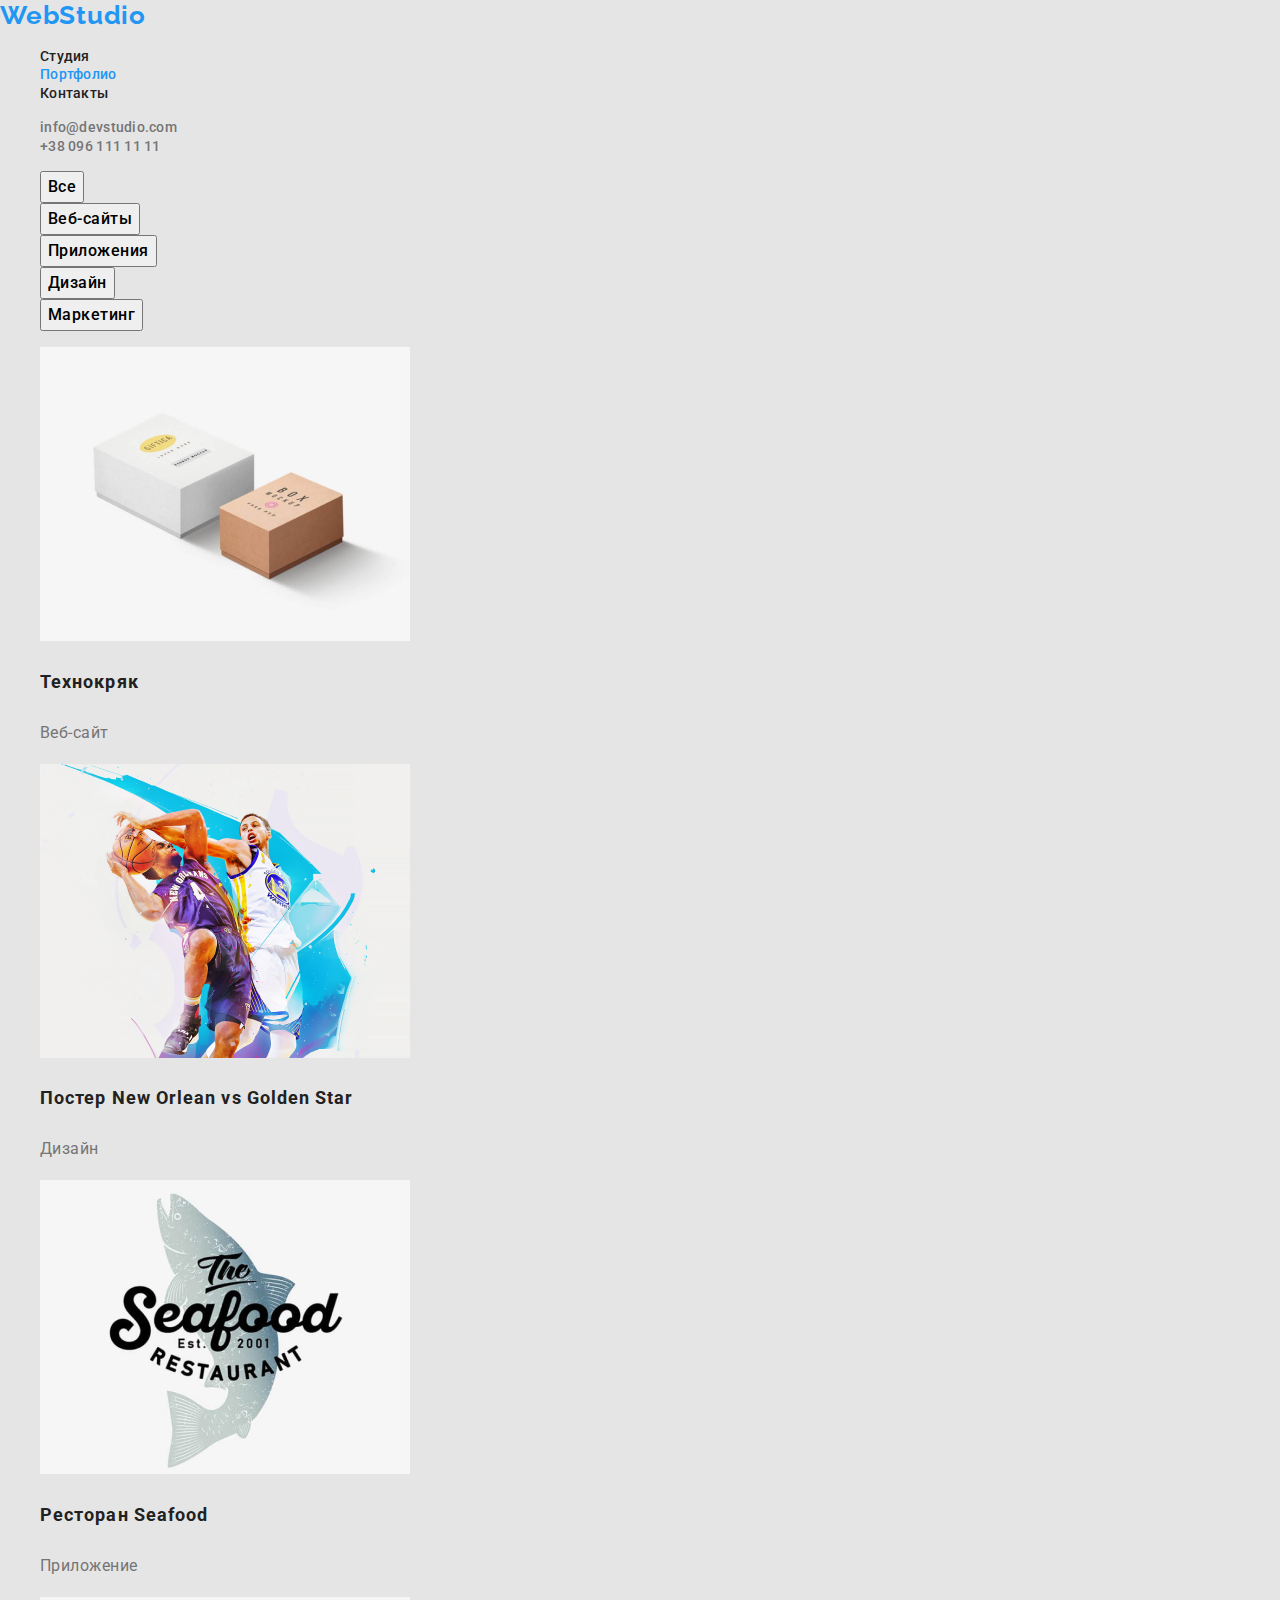
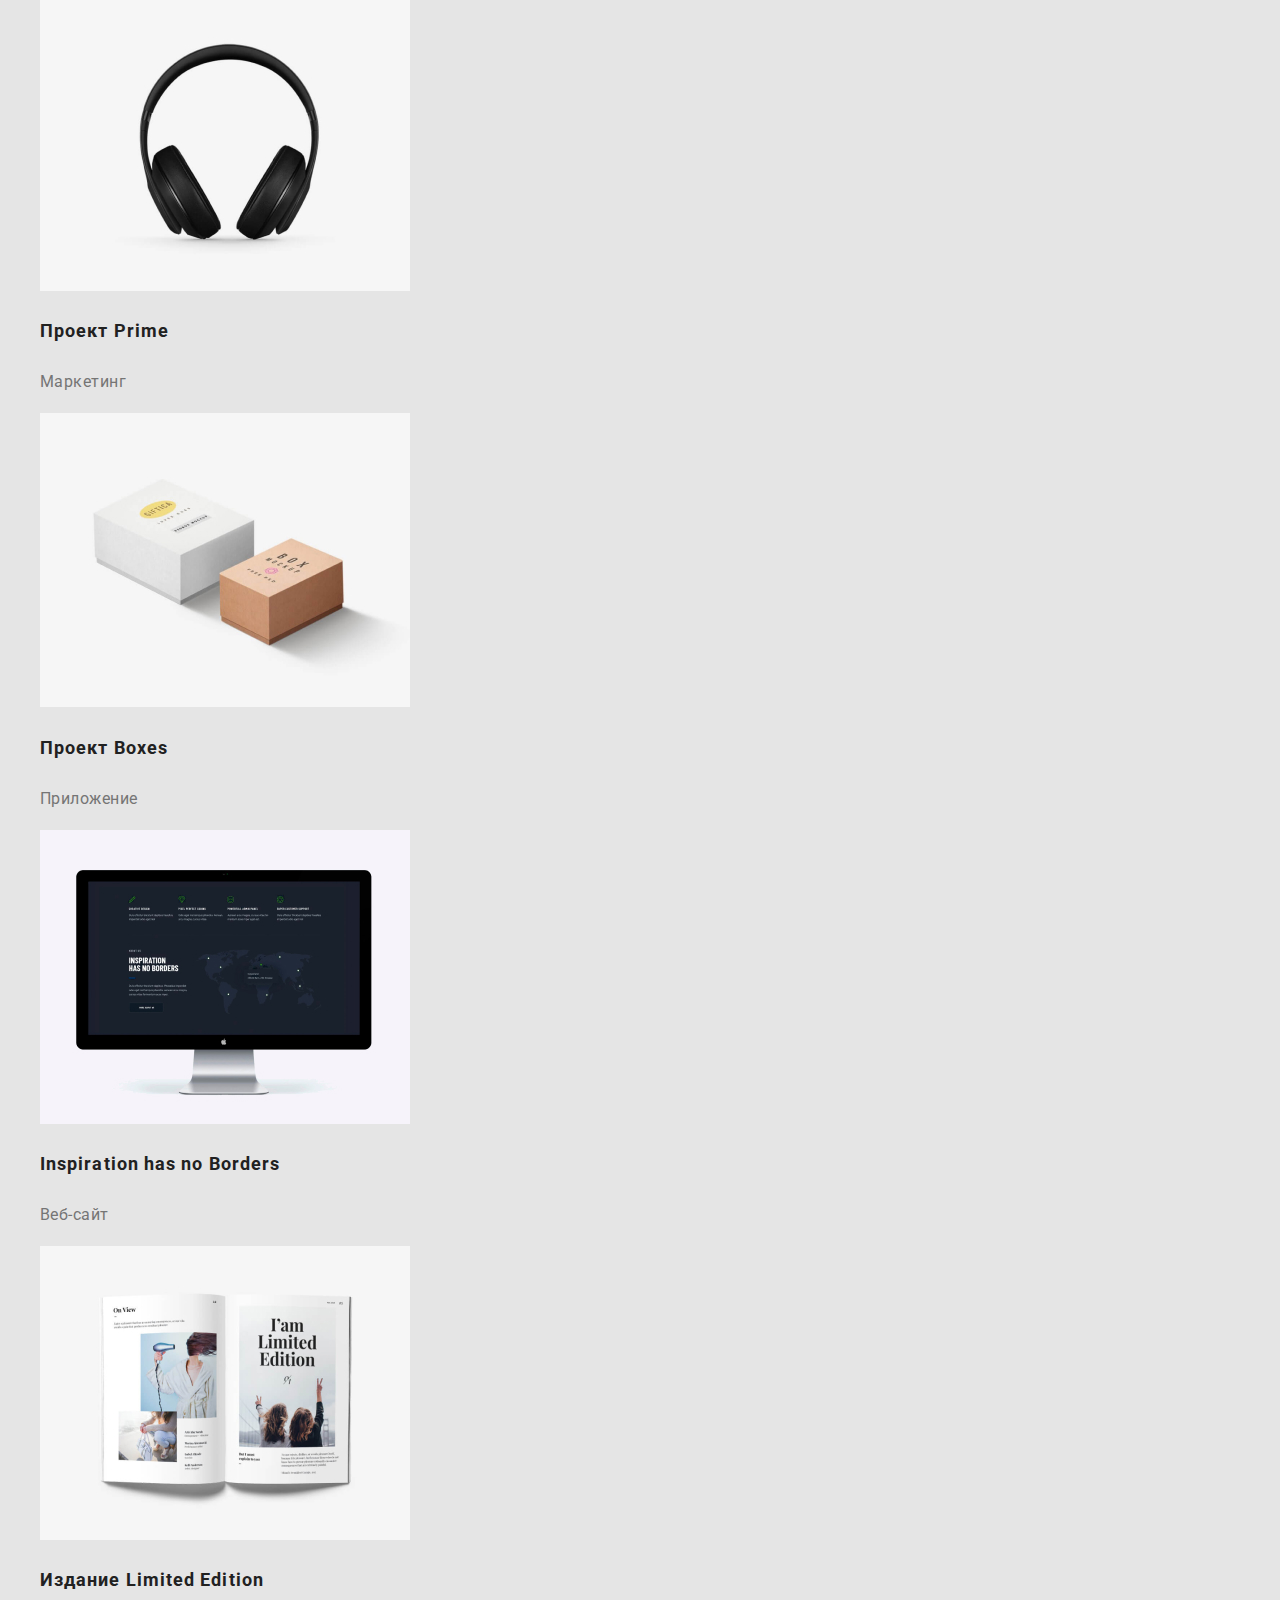
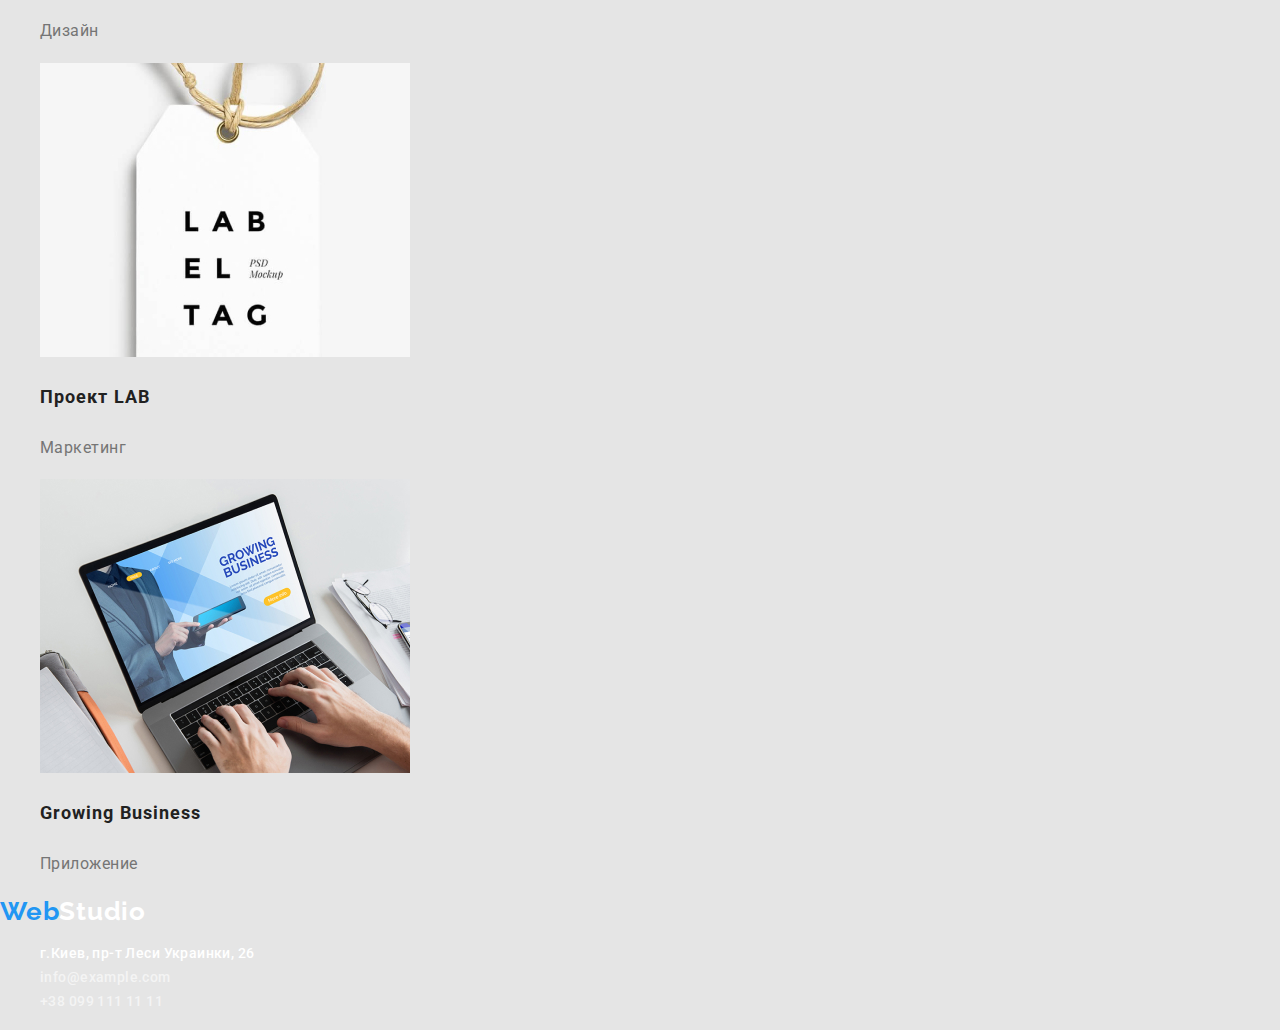
==== portfolio.html @ 17d614b5 "клон після здачі дз2" ====
<!DOCTYPE html>
<html lang="ru">
<head>
    <meta charset="UTF-8">
    <meta name="viewport" content="width=device-width, initial-scale=1.0">
    <title lang="en">Portfolio</title>
    <link rel="stylesheet" href="https://cdnjs.cloudflare.com/ajax/libs/modern-normalize/1.0.0/modern-normalize.css">
    <link rel="stylesheet" href="./css/style.css">
    <link rel="preconnect" href="https://fonts.gstatic.com">
    <link href="https://fonts.googleapis.com/css2?family=Raleway:wght@700&family=Roboto:wght@400;500;700;900&display=swap"
      rel="stylesheet">
</head>
<body>

    <!--Верхняя линия-->
    <header>
        <nav>
            <a href="/" class="logo"><span>Web</span>Studio</a>
            <ul class="site-nav list">
                <li>
                    <a class="link" href="./index.html">Студия</a>
                </li>
                <li>
                    <a class="link active" href="./portfolio.html">Портфолио</a>
                </li>
                <li>
                    <a class="link" href="#">Контакты</a>
                </li>
            </ul>
        </nav>
    
        <address>
            <ul class="address list">
                <li><a class="link" href="mailto:info@devstudio.com">info@devstudio.com</a></li>
                <li><a class="link" href="tel:+380961111111">+38 096 111 11 11</a></li>
            </ul>
        </address>
    </header>

    <section>
      <h1 hidden>Портфолио</h1>
        <!--Фильтры-->
        
      <ul class="filters list">
        <li>
          <button type="button">Все</button>
        </li>
        <li>
          <button type="button">Веб-сайты</button>
        </li>
        <li>
          <button type="button">Приложения</button>
        </li>
        <li>
          <button type="button">Дизайн</button>
        </li>
        <li>
          <button type="button">Маркетинг</button>
        </li>
      </ul>
        
        <!--Портфолио-->
      <h2 hidden>Наши проекты</h2>

      <ul class="projects list">

        <li>
          <a href="#">
            <img src="./img/portfolio/boxes.jpg" alt="Коробки">
          </a>
            <h3 class="title">Технокряк</h3>
            <p class="subtitle">Веб-сайт</p>
        </li>

        <li>
          <a href="#">
            <img src="./img/portfolio/new-orlean.jpg" alt="Постер">
          </a>
            <h3 class="title">Постер New Orlean vs Golden Star</h3>
            <p class="subtitle">Дизайн</p>
        </li>

        <li>
          <a href="#">
            <img src="./img/portfolio/seafood.jpg" alt="Логотип ресторана Seafood">
          </a>
            <h3 class="title">Ресторан Seafood</h3>
            <p class="subtitle">Приложение</p>
        </li>

        <li>
          <a href="#">
            <img src="./img/portfolio/prime.jpg" alt="Наушники">
          </a>
            <h3 class="title">Проект Prime</h3>
            <p class="subtitle">Маркетинг</p>
        </li>

        <li>
          <a href="#">
            <img src="./img/portfolio/boxes.jpg" alt="Коробки">
          </a>
            <h3 class="title">Проект Boxes</h3>
            <p class="subtitle">Приложение</p>
        </li>

        <li>
          <a href="#">
            <img src="./img/portfolio/inspiration.jpg" alt="Монитор с изображением веб-сайта">
          </a>
            <h3 class="title">Inspiration has no Borders</h3>
            <p class="subtitle">Веб-сайт</p>
        </li>

        <li>
          <a href="#">
            <img src="./img/portfolio/limited-edition.jpg" alt="Открытая книга">
          </a>
            <h3 class="title">Издание Limited Edition</h3>
            <p class="subtitle">Дизайн</p>
        </li>

        <li>
          <a href="#">
            <img src="./img/portfolio/project-lab.jpg" alt="Бирка с названием проекта">
          </a>
            <h3 class="title">Проект LAB</h3>
            <p class="subtitle">Маркетинг</p>
        </li>

        <li>
          <a href="#">
            <img src="./img/portfolio/growing-business.jpg" alt="Ноутбук с изображением веб-сайта">
          </a>
            <h3 class="title">Growing Business</h3>
            <p class="subtitle">Приложение</p>
        </li>
      </ul>
    </section>    

    <!--Подвал-->
    <footer class="footer">
      <a href="./index.html" class="footer-link logo"><span>Web</span>Studio</a>
    
      <address>
        <ul class="footer list">
          <li>
            <a class="link" href="https://goo.gl/maps/dNWQsB7XcE4CSutT9" target="_blank">г.Киев, пр-т Леси Украинки, 26</a>
          </li>
          <li>
            <a class="link" href="mailto:info@example.com">info@example.com</a>
          </li>
          <li>
            <a class="link" href="tel:+380991111111">+38 099 111 11 11</a>
          </li>
        </ul>
      </address>
    
    </footer>
</body>
</html>
---- css/style.css ----
/*основной цвет текста #757575; */
/*вторичный цвет текста #212121; */
/*белый #FFFFFF; */
/*акцент #2196F3; */

:root {
  --primary-text-color: #757575;
  --title-text-color: #212121;
  --accent-color: #2196f3;
  --link-color: #ffffff;
  --black-color: #000;
}

body {
  background-color: #e5e5e5;
  color: var(--primary-text-color);
  font-family: 'Roboto', sans-serif;
  font-size: 16px;
}

a {
  text-decoration: none;
}

.list {
  list-style: none;
}

/* webstudio index.html */
/* Шапка */
.header-title {
  font-weight: 900;
  font-size: 44px;
  line-height: 1.36em;
  text-align: center;
  letter-spacing: 0.06em;
  text-transform: uppercase;
  color: var(--link-color);
}

.header-btn {
  background-color: var(--accent-color);
  font-weight: 700;
  line-height: 1.87em;
  letter-spacing: 0.06em;
  color: var(--link-color);
  box-shadow: 0px 4px 4px rgba(0, 0, 0, 0.15);
  border-radius: 4px;
  border: 0;
}

/* Особенности */

.feature-title {
  font-weight: 700;
  font-size: 14px;
  line-height: 1.14em;
  letter-spacing: 0.03em;
  text-transform: uppercase;
  color: var(--title-text-color);
}

.feature-text {
  font-size: 14px;
  line-height: 1.71em;
  letter-spacing: 0.03em;
}

/* Чем мы занимаемся */
.what-we-do .title,
.team > .title {
  font-weight: 700;
  font-size: 36px;
  line-height: 1.17em;
  text-align: center;
  letter-spacing: 0.03em;
  color: var(--title-text-color);
}

.team-title {
  font-weight: 500;
  line-height: 1.19em;
  letter-spacing: 0.03em;
  color: var(--title-text-color);
}

.team p {
  line-height: 1.19em;
  letter-spacing: 0.03em;
}

/* portfolio.html */

/* Логотип */
.logo {
  color: var(--black-color);
  font-family: 'Raleway', sans-serif;
  font-weight: 700;
  font-size: 26px;
  line-height: 1.19em;
  letter-spacing: 0.03em;
}

.logo > span {
  color: var(--accent-color);
}

.logo:hover,
.logo:focus {
  color: var(--accent-color);
}

/*site nav*/
.link {
  color: var(--title-text-color);
  font-style: normal;
  font-weight: 500;
  font-size: 14px;
  line-height: 16px;
  letter-spacing: 0.02em;
}

.link:hover,
.link:focus {
  color: var(--accent-color);
}

.address .link {
  color: inherit;
}

.address .link:hover,
.address .link:focus {
  color: var(--accent-color);
}

.active {
  color: var(--accent-color);
}

/* Фильтры */
.filters button {
  font-weight: 500;
  line-height: 1.63em;
  text-align: center;
  letter-spacing: 0.03em;
}

.filters button:hover,
.filters button:focus {
  color: var(--link-color);
  background-color: var(--accent-color);
}

/* Портфолио */
.title {
  font-weight: 700;
  font-size: 18px;
  line-height: 2em;
  letter-spacing: 0.06em;
  color: var(--title-text-color);
}

.subtitle {
  line-height: 1.88em;
  letter-spacing: 0.03em;
}

/* footer */
.footer-link {
  color: var(--link-color);
}

.footer .link {
  font-size: 14px;
  line-height: 1.71em;
  letter-spacing: 0.03em;
  color: var(--link-color);
}

.footer a[href='mailto:info@example.com'],
.footer a[href='tel:+380991111111'] {
  color: rgba(255, 255, 255, 0.6);
}

.footer .link:hover,
.footer .link:focus {
  color: var(--accent-color);
}
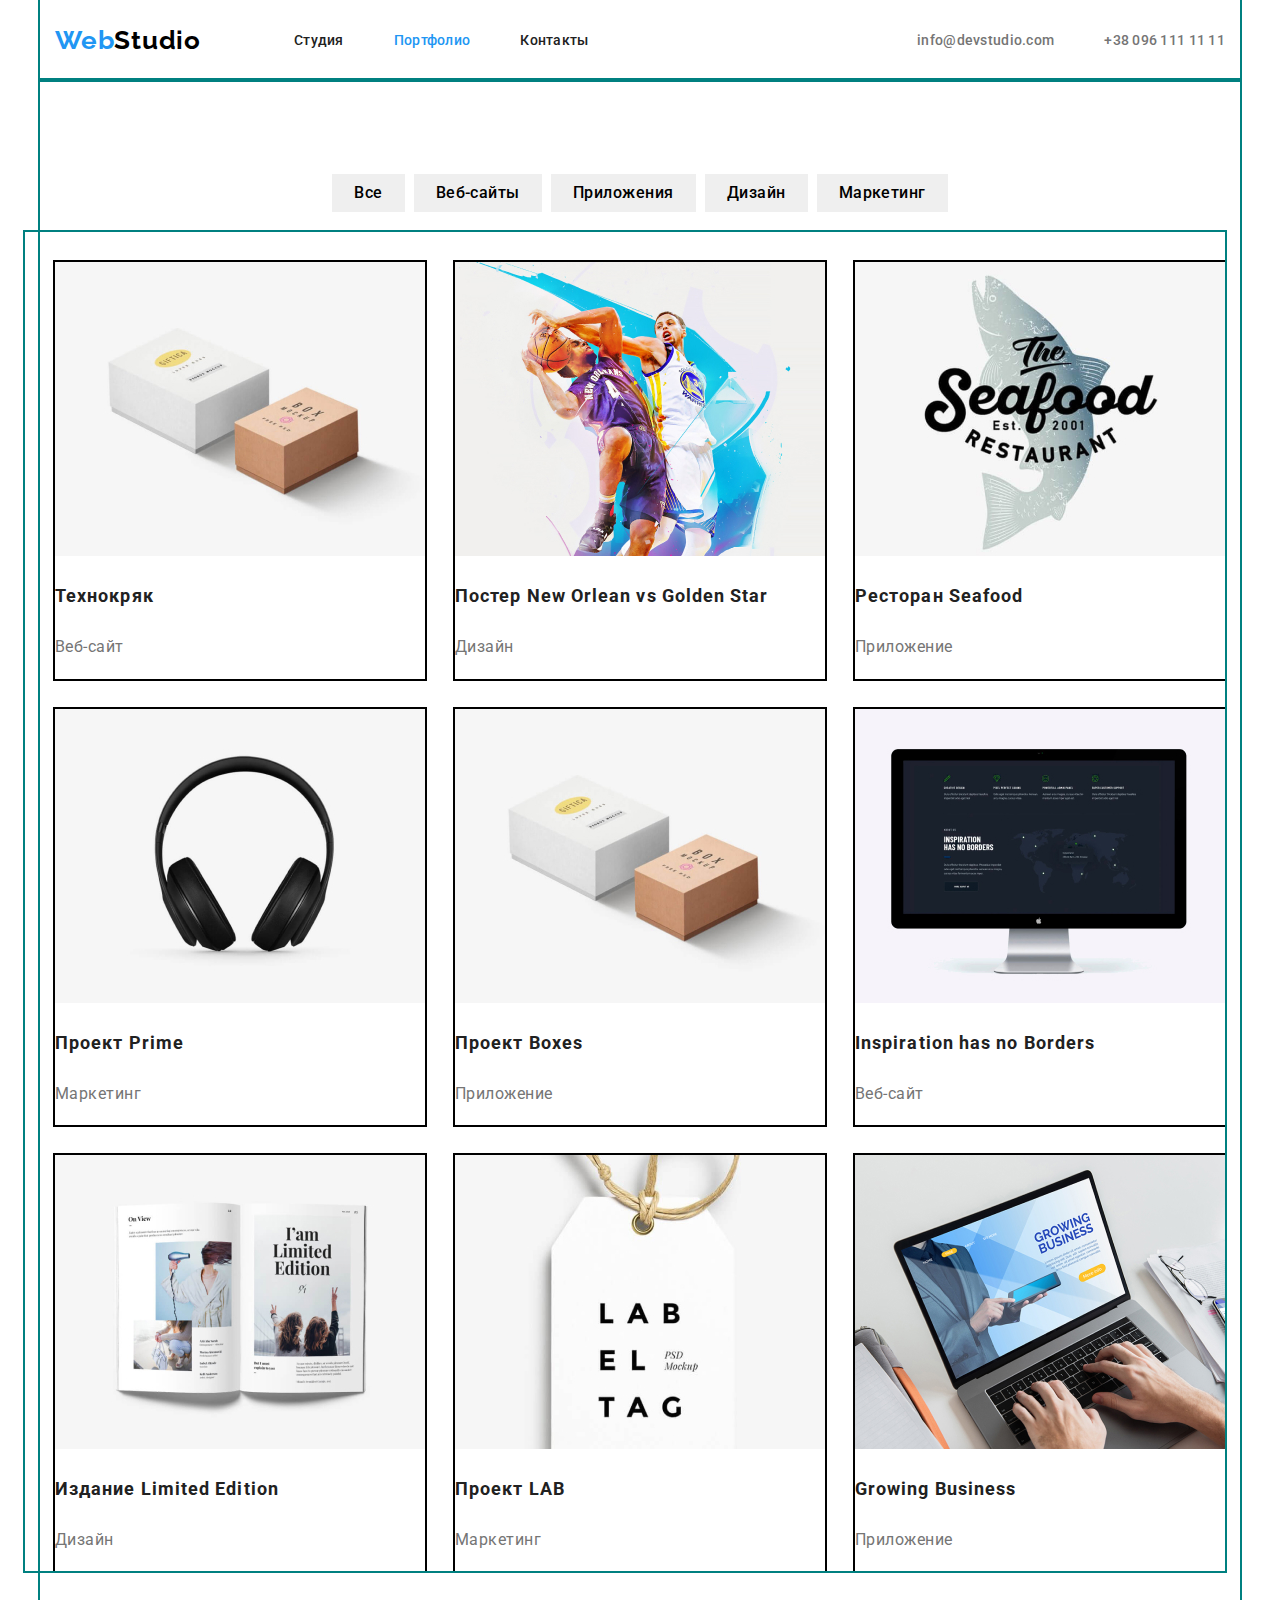
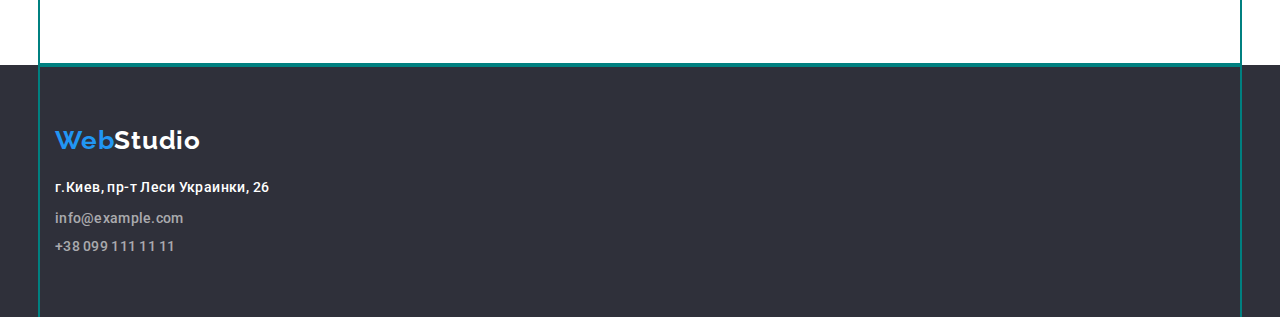
==== commit 9145e46a: "Добавляет стили позиционирования" ====
--- a/portfolio.html
+++ b/portfolio.html
@@ -12,149 +12,155 @@
 </head>
 <body>
 
-    <!--Верхняя линия-->
-    <header>
-        <nav>
-            <a href="/" class="logo"><span>Web</span>Studio</a>
-            <ul class="site-nav list">
-                <li>
-                    <a class="link" href="./index.html">Студия</a>
-                </li>
-                <li>
-                    <a class="link active" href="./portfolio.html">Портфолио</a>
-                </li>
-                <li>
-                    <a class="link" href="#">Контакты</a>
-                </li>
-            </ul>
-        </nav>
+    <!--Шапка-->
+    <header class="page-header">
+      <div class="container header-container">
+        <a href="/" class="logo logo-link"><span>Web</span>Studio</a>
+        <ul class="site-nav list">
+          <li class="item">
+            <a class="link" href="./index.html">Студия</a>
+          </li>
+          <li class="item">
+            <a class="link active" href="./portfolio.html">Портфолио</a>
+          </li>
+          <li class="item">
+            <a class="link" href="#">Контакты</a>
+          </li>
+        </ul>
     
-        <address>
-            <ul class="address list">
-                <li><a class="link" href="mailto:info@devstudio.com">info@devstudio.com</a></li>
-                <li><a class="link" href="tel:+380961111111">+38 096 111 11 11</a></li>
-            </ul>
-        </address>
+    
+    
+        <ul class="header-contacts address list">
+          <li class="item"><a class="link" href="mailto:info@devstudio.com">info@devstudio.com</a></li>
+          <li class="item"><a class="link" href="tel:+380961111111">+38 096 111 11 11</a></li>
+        </ul>
+      </div>
     </header>
 
     <section>
-      <h1 hidden>Портфолио</h1>
+      <div class="portfolio-container container">
+        <h1 hidden>Портфолио</h1>
         <!--Фильтры-->
         
-      <ul class="filters list">
-        <li>
-          <button type="button">Все</button>
-        </li>
-        <li>
-          <button type="button">Веб-сайты</button>
-        </li>
-        <li>
-          <button type="button">Приложения</button>
-        </li>
-        <li>
-          <button type="button">Дизайн</button>
-        </li>
-        <li>
-          <button type="button">Маркетинг</button>
-        </li>
-      </ul>
+        <ul class="filters list">
+          <li class="item">
+            <button type="button" class="btn">Все</button>
+          </li>
+          <li class="item">
+            <button type="button" class="btn">Веб-сайты</button>
+          </li>
+          <li class="item">
+            <button type="button" class="btn">Приложения</button>
+          </li>
+          <li class="item">
+            <button type="button" class="btn">Дизайн</button>
+          </li>
+          <li class="item">
+            <button type="button" class="btn">Маркетинг</button>
+          </li>
+        </ul>
         
         <!--Портфолио-->
-      <h2 hidden>Наши проекты</h2>
-
-      <ul class="projects list">
-
-        <li>
-          <a href="#">
-            <img src="./img/portfolio/boxes.jpg" alt="Коробки">
-          </a>
+        <h2 hidden>Наши проекты</h2>
+        
+        <ul class="projects list">
+        
+          <li class="item">
+            <a href="#">
+              <img src="./img/portfolio/boxes.jpg" alt="Коробки">
+            </a>
             <h3 class="title">Технокряк</h3>
             <p class="subtitle">Веб-сайт</p>
-        </li>
-
-        <li>
-          <a href="#">
-            <img src="./img/portfolio/new-orlean.jpg" alt="Постер">
-          </a>
+          </li>
+        
+          <li class="item">
+            <a href="#">
+              <img src="./img/portfolio/new-orlean.jpg" alt="Постер">
+            </a>
             <h3 class="title">Постер New Orlean vs Golden Star</h3>
             <p class="subtitle">Дизайн</p>
-        </li>
-
-        <li>
-          <a href="#">
-            <img src="./img/portfolio/seafood.jpg" alt="Логотип ресторана Seafood">
-          </a>
+          </li>
+        
+          <li class="item">
+            <a href="#">
+              <img src="./img/portfolio/seafood.jpg" alt="Логотип ресторана Seafood">
+            </a>
             <h3 class="title">Ресторан Seafood</h3>
             <p class="subtitle">Приложение</p>
-        </li>
-
-        <li>
-          <a href="#">
-            <img src="./img/portfolio/prime.jpg" alt="Наушники">
-          </a>
+          </li>
+        
+          <li class="item">
+            <a href="#">
+              <img src="./img/portfolio/prime.jpg" alt="Наушники">
+            </a>
             <h3 class="title">Проект Prime</h3>
             <p class="subtitle">Маркетинг</p>
-        </li>
-
-        <li>
-          <a href="#">
-            <img src="./img/portfolio/boxes.jpg" alt="Коробки">
-          </a>
+          </li>
+        
+          <li class="item">
+            <a href="#">
+              <img src="./img/portfolio/boxes.jpg" alt="Коробки">
+            </a>
             <h3 class="title">Проект Boxes</h3>
             <p class="subtitle">Приложение</p>
-        </li>
-
-        <li>
-          <a href="#">
-            <img src="./img/portfolio/inspiration.jpg" alt="Монитор с изображением веб-сайта">
-          </a>
+          </li>
+        
+          <li class="item">
+            <a href="#">
+              <img src="./img/portfolio/inspiration.jpg" alt="Монитор с изображением веб-сайта">
+            </a>
             <h3 class="title">Inspiration has no Borders</h3>
             <p class="subtitle">Веб-сайт</p>
-        </li>
-
-        <li>
-          <a href="#">
-            <img src="./img/portfolio/limited-edition.jpg" alt="Открытая книга">
-          </a>
+          </li>
+        
+          <li class="item">
+            <a href="#">
+              <img src="./img/portfolio/limited-edition.jpg" alt="Открытая книга">
+            </a>
             <h3 class="title">Издание Limited Edition</h3>
             <p class="subtitle">Дизайн</p>
-        </li>
-
-        <li>
-          <a href="#">
-            <img src="./img/portfolio/project-lab.jpg" alt="Бирка с названием проекта">
-          </a>
+          </li>
+        
+          <li class="item">
+            <a href="#">
+              <img src="./img/portfolio/project-lab.jpg" alt="Бирка с названием проекта">
+            </a>
             <h3 class="title">Проект LAB</h3>
             <p class="subtitle">Маркетинг</p>
-        </li>
-
-        <li>
-          <a href="#">
-            <img src="./img/portfolio/growing-business.jpg" alt="Ноутбук с изображением веб-сайта">
-          </a>
+          </li>
+        
+          <li class="item">
+            <a href="#">
+              <img src="./img/portfolio/growing-business.jpg" alt="Ноутбук с изображением веб-сайта">
+            </a>
             <h3 class="title">Growing Business</h3>
             <p class="subtitle">Приложение</p>
-        </li>
-      </ul>
+          </li>
+        </ul>
+      </div>
     </section>    
 
     <!--Подвал-->
     <footer class="footer">
-      <a href="./index.html" class="footer-link logo"><span>Web</span>Studio</a>
+      <div class="container footer-container">
+        <a href="./index.html" class="footer-link logo"><span>Web</span>Studio</a>
     
-      <address>
-        <ul class="footer list">
-          <li>
-            <a class="link" href="https://goo.gl/maps/dNWQsB7XcE4CSutT9" target="_blank">г.Киев, пр-т Леси Украинки, 26</a>
-          </li>
-          <li>
-            <a class="link" href="mailto:info@example.com">info@example.com</a>
-          </li>
-          <li>
-            <a class="link" href="tel:+380991111111">+38 099 111 11 11</a>
-          </li>
-        </ul>
-      </address>
+        <address>
+          <ul class="footer-list list">
+            <li class="footer-list-item">
+              <a class="footer-link-address link" href="https://goo.gl/maps/dNWQsB7XcE4CSutT9" target="_blank">г.Киев, пр-т
+                Леси
+                Украинки, 26</a>
+            </li>
+            <li class="footer-list-item">
+              <a class="footer-link-contact link" href="mailto:info@example.com">info@example.com</a>
+            </li>
+            <li class="footer-list-item">
+              <a class="footer-link-contact link" href="tel:+380991111111">+38 099 111 11 11</a>
+            </li>
+          </ul>
+        </address>
+      </div>
     
     </footer>
 </body>
--- a/css/style.css
+++ b/css/style.css
@@ -1,8 +1,10 @@
+/* =================== Палитра цветов =================== */
 /*основной цвет текста #757575; */
 /*вторичный цвет текста #212121; */
 /*белый #FFFFFF; */
 /*акцент #2196F3; */
 
+/*  =================== Обьявление переменных =================== */
 :root {
   --primary-text-color: #757575;
   --title-text-color: #212121;
@@ -12,7 +14,7 @@
 }
 
 body {
-  background-color: #e5e5e5;
+  background-color: var(--link-color);
   color: var(--primary-text-color);
   font-family: 'Roboto', sans-serif;
   font-size: 16px;
@@ -24,11 +26,73 @@
 
 .list {
   list-style: none;
-}
-
-/* webstudio index.html */
-/* Шапка */
-.header-title {
+  margin: 0;
+  padding: 0;
+}
+
+/* =================== Стили для webstudio index.html ===================  */
+
+/*=================== Шапка ===================*/
+
+.container {
+  width: 1200px;
+  outline: 2px solid teal;
+  margin-left: auto;
+  margin-right: auto;
+  padding-left: 15px;
+  padding-right: 15px;
+}
+
+.header-container {
+  display: flex;
+  align-items: center;
+}
+
+.logo-link {
+  display: block;
+  padding-top: 24px;
+  padding-bottom: 24px;
+}
+
+.site-nav {
+  display: flex;
+  margin-left: 93px;
+}
+
+.site-nav .item:not(:last-child) {
+  margin-right: 50px;
+}
+/*
+.site-nav .item:last-child {
+  margin-right: 331px;
+}*/
+
+.header-contacts {
+  display: flex;
+  margin-left: auto;
+}
+
+.header-contacts .item + .item {
+  margin-left: 50px;
+}
+
+.site-nav .link,
+.header-contacts .link {
+  display: block;
+  padding-top: 32px;
+  padding-bottom: 32px;
+}
+
+/* ================== Герой ================== */
+.hero {
+  text-align: center;
+  height: 600px;
+  background-color: #2f303a;
+  padding-top: 200px;
+
+  outline: 2px solid red;
+}
+.hero-title {
   font-weight: 900;
   font-size: 44px;
   line-height: 1.36em;
@@ -36,9 +100,12 @@
   letter-spacing: 0.06em;
   text-transform: uppercase;
   color: var(--link-color);
-}
-
-.header-btn {
+
+  margin: 0;
+  margin-bottom: 30px;
+}
+
+.hero-btn {
   background-color: var(--accent-color);
   font-weight: 700;
   line-height: 1.87em;
@@ -47,9 +114,14 @@
   box-shadow: 0px 4px 4px rgba(0, 0, 0, 0.15);
   border-radius: 4px;
   border: 0;
-}
-
-/* Особенности */
+  padding: 10px 32px;
+}
+
+/*=================== Чем мы занимаемся ===================*/
+.feature-container {
+  padding-top: 94px;
+  padding-bottom: 94px;
+}
 
 .feature-title {
   font-weight: 700;
@@ -58,6 +130,8 @@
   letter-spacing: 0.03em;
   text-transform: uppercase;
   color: var(--title-text-color);
+  margin-bottom: 0;
+  margin-top: 0;
 }
 
 .feature-text {
@@ -66,32 +140,81 @@
   letter-spacing: 0.03em;
 }
 
-/* Чем мы занимаемся */
-.what-we-do .title,
-.team > .title {
+.feature-list {
+  padding-left: 0;
+  display: flex;
+  justify-content: space-between;
+}
+
+.feture-list-item {
+  width: 230px;
+}
+
+.what-we-do-title {
   font-weight: 700;
   font-size: 36px;
   line-height: 1.17em;
   text-align: center;
   letter-spacing: 0.03em;
   color: var(--title-text-color);
+  margin-bottom: 94px;
+}
+
+.what-we-do-list {
+  display: flex;
+  justify-content: space-between;
+}
+
+/* ====================== Наша команда ====================== */
+.team-container {
+  padding-top: 94px;
+  padding-bottom: 94px;
+  text-align: center;
+}
+
+.team-list {
+  display: flex;
+  justify-content: space-between;
+}
+
+.team-main-title {
+  font-weight: 700;
+  font-size: 36px;
+  line-height: 1.17em;
+  letter-spacing: 0.03em;
+  color: var(--title-text-color);
+  margin-top: 0;
+  margin-bottom: 50px;
 }
 
 .team-title {
   font-weight: 500;
-  line-height: 1.19em;
-  letter-spacing: 0.03em;
-  color: var(--title-text-color);
-}
-
-.team p {
-  line-height: 1.19em;
-  letter-spacing: 0.03em;
-}
-
-/* portfolio.html */
-
-/* Логотип */
+  font-size: 16px;
+  line-height: 1.188em;
+  letter-spacing: 0.03em;
+  color: var(--title-text-color);
+}
+
+.team-item-text {
+  font-family: Roboto;
+  font-style: normal;
+  font-weight: normal;
+  font-size: 16px;
+  line-height: 19px;
+  /* identical to box height */
+
+  text-align: center;
+  letter-spacing: 0.03em;
+
+  color: #757575;
+}
+.team {
+  background-color: #f5f4fa;
+}
+
+/* =================== Стили для portfolio.html =================== */
+
+/* =================== Логотип =================== */
 .logo {
   color: var(--black-color);
   font-family: 'Raleway', sans-serif;
@@ -110,7 +233,7 @@
   color: var(--accent-color);
 }
 
-/*site nav*/
+/*=================== Navigation ===================*/
 .link {
   color: var(--title-text-color);
   font-style: normal;
@@ -138,12 +261,29 @@
   color: var(--accent-color);
 }
 
-/* Фильтры */
-.filters button {
+/* =================== Фильтры ===================*/
+.portfolio-container {
+  padding-top: 94px;
+  padding-bottom: 94px;
+}
+
+.filters {
+  display: flex;
+  justify-content: center;
+  margin-bottom: 50px;
+}
+
+.btn {
   font-weight: 500;
   line-height: 1.63em;
   text-align: center;
   letter-spacing: 0.03em;
+  padding: 6px 22px;
+  border: unset;
+}
+
+.filters .item:not(:last-child) {
+  margin-right: 9px;
 }
 
 .filters button:hover,
@@ -152,7 +292,22 @@
   background-color: var(--accent-color);
 }
 
-/* Портфолио */
+/* =================== Портфолио =================== */
+.projects {
+  display: flex;
+  flex-wrap: wrap;
+  margin-top: -30px;
+  margin-left: -30px;
+  outline: 2px solid teal;
+}
+
+.projects .item {
+  width: 370px;
+  margin-top: 30px;
+  margin-left: 30px;
+  outline: 2px solid black;
+}
+
 .title {
   font-weight: 700;
   font-size: 18px;
@@ -166,24 +321,42 @@
   letter-spacing: 0.03em;
 }
 
-/* footer */
+/* =================== Footer =================== */
+.footer {
+  background-color: #2f303a;
+}
+
+.footer-container {
+  height: 252px;
+  padding-top: 60px;
+  padding-bottom: 60px;
+}
+
+.footer-list .footer-list-item:not(:last-child) {
+  margin-bottom: 9px;
+}
 .footer-link {
-  color: var(--link-color);
-}
-
-.footer .link {
+  display: inline-block;
+  color: var(--link-color);
+  margin-bottom: 20px;
+}
+
+.footer-link-address {
   font-size: 14px;
   line-height: 1.71em;
   letter-spacing: 0.03em;
   color: var(--link-color);
 }
 
-.footer a[href='mailto:info@example.com'],
-.footer a[href='tel:+380991111111'] {
+.footer-link-contact {
   color: rgba(255, 255, 255, 0.6);
 }
 
-.footer .link:hover,
-.footer .link:focus {
-  color: var(--accent-color);
-}
+.footer-link:hover,
+.footer-link-address:hover,
+.footer-link-contact:hover,
+.footer-link:focus,
+.footer-link-address:focus,
+.footer-link-contact:focus {
+  color: var(--accent-color);
+}
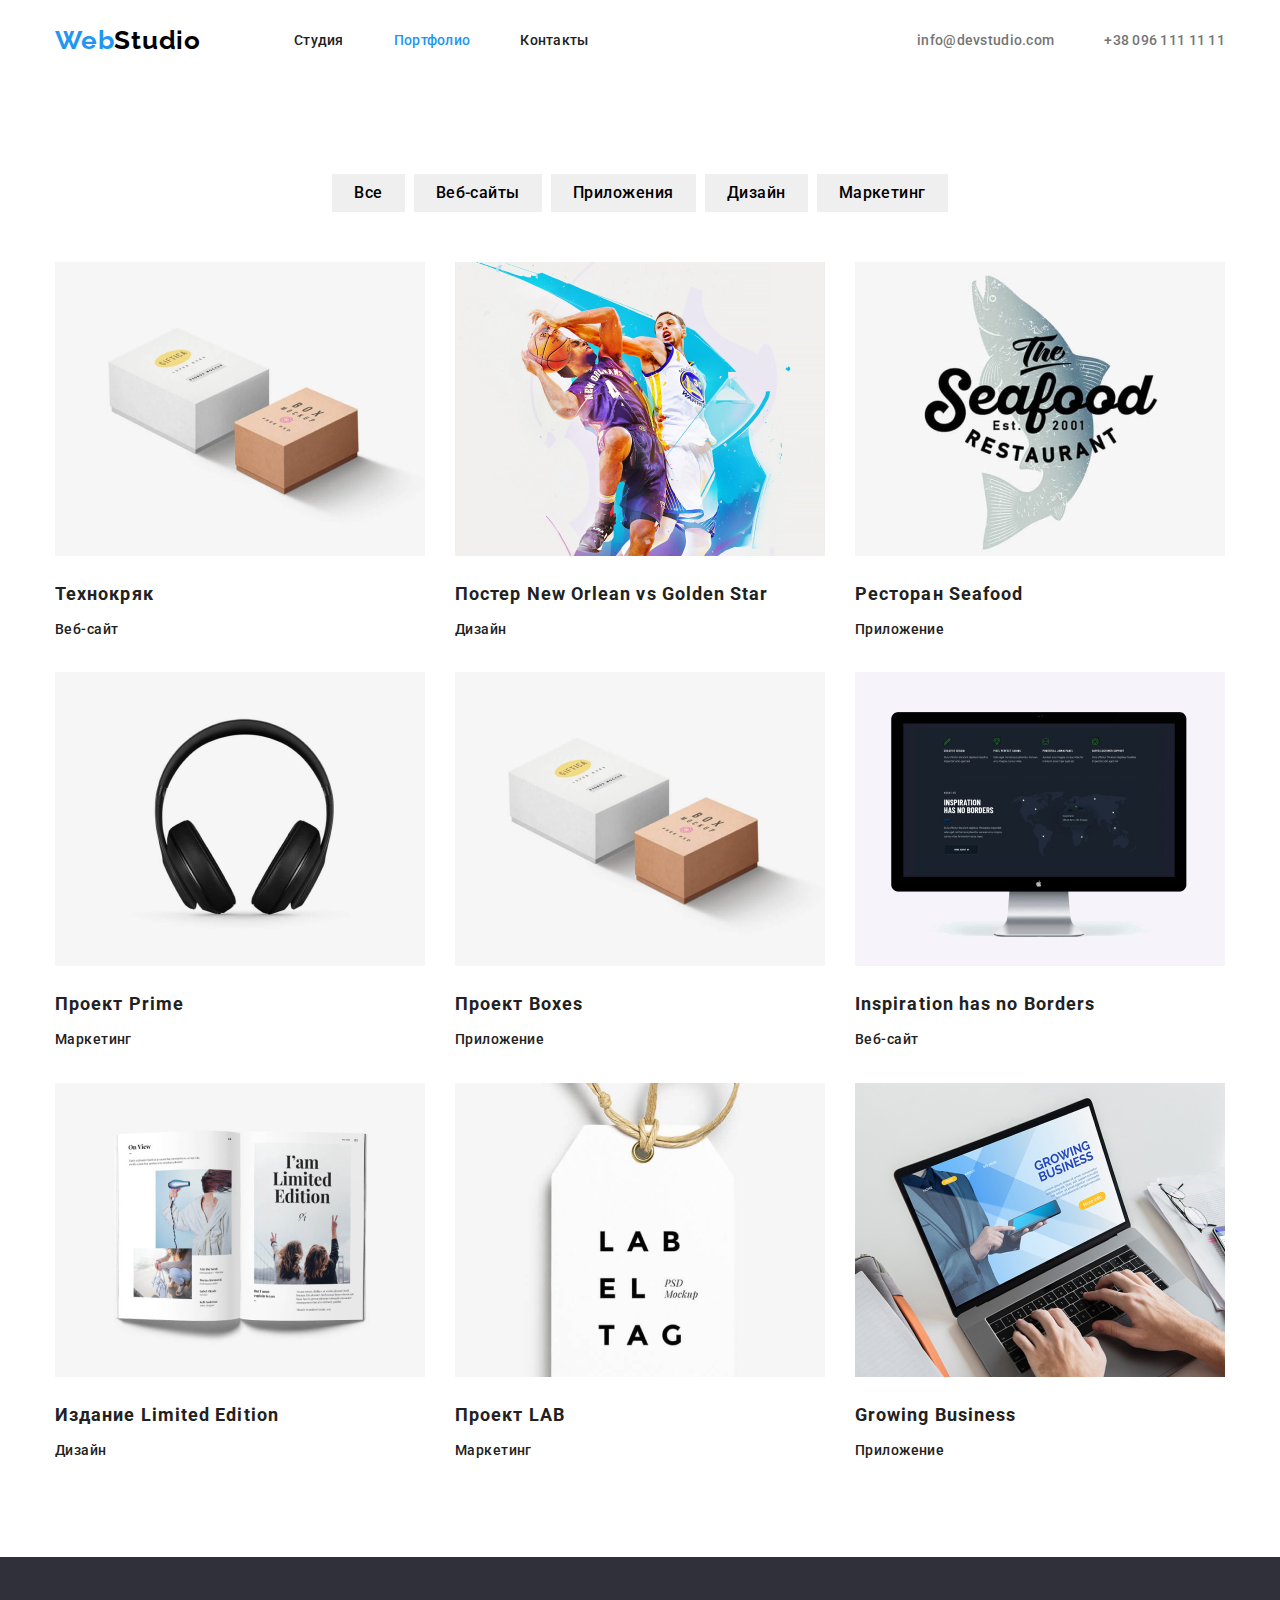
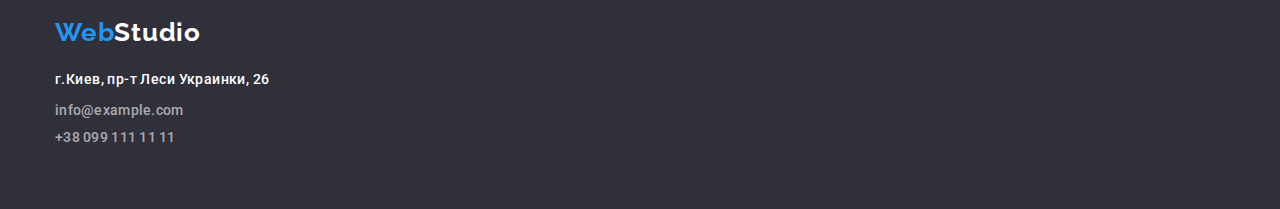
==== commit e6f0c187: "добавляет отступы блоков" ====
--- a/portfolio.html
+++ b/portfolio.html
@@ -15,7 +15,7 @@
     <!--Шапка-->
     <header class="page-header">
       <div class="container header-container">
-        <a href="/" class="logo logo-link"><span>Web</span>Studio</a>
+        <a href="/" class="logo logo-link link"><span>Web</span>Studio</a>
         <ul class="site-nav list">
           <li class="item">
             <a class="link" href="./index.html">Студия</a>
@@ -66,75 +66,75 @@
         <ul class="projects list">
         
           <li class="item">
-            <a href="#">
+            <a href="#" class="link">
               <img src="./img/portfolio/boxes.jpg" alt="Коробки">
+              <h3 class="title">Технокряк</h3>
+              <p class="subtitle">Веб-сайт</p>
             </a>
-            <h3 class="title">Технокряк</h3>
-            <p class="subtitle">Веб-сайт</p>
           </li>
         
           <li class="item">
-            <a href="#">
+            <a href="#" class="link">
               <img src="./img/portfolio/new-orlean.jpg" alt="Постер">
+              <h3 class="title">Постер New Orlean vs Golden Star</h3>
+              <p class="subtitle">Дизайн</p>
             </a>
-            <h3 class="title">Постер New Orlean vs Golden Star</h3>
-            <p class="subtitle">Дизайн</p>
           </li>
         
           <li class="item">
-            <a href="#">
+            <a href="#" class="link">
               <img src="./img/portfolio/seafood.jpg" alt="Логотип ресторана Seafood">
+              <h3 class="title">Ресторан Seafood</h3>
+              <p class="subtitle">Приложение</p>
             </a>
-            <h3 class="title">Ресторан Seafood</h3>
-            <p class="subtitle">Приложение</p>
           </li>
         
           <li class="item">
-            <a href="#">
+            <a href="#" class="link">
               <img src="./img/portfolio/prime.jpg" alt="Наушники">
+              <h3 class="title">Проект Prime</h3>
+              <p class="subtitle">Маркетинг</p>
             </a>
-            <h3 class="title">Проект Prime</h3>
-            <p class="subtitle">Маркетинг</p>
           </li>
         
           <li class="item">
-            <a href="#">
+            <a href="#" class="link">
               <img src="./img/portfolio/boxes.jpg" alt="Коробки">
+              <h3 class="title">Проект Boxes</h3>
+              <p class="subtitle">Приложение</p>
             </a>
-            <h3 class="title">Проект Boxes</h3>
-            <p class="subtitle">Приложение</p>
           </li>
         
           <li class="item">
-            <a href="#">
+            <a href="#" class="link">
               <img src="./img/portfolio/inspiration.jpg" alt="Монитор с изображением веб-сайта">
+              <h3 class="title">Inspiration has no Borders</h3>
+              <p class="subtitle">Веб-сайт</p>
             </a>
-            <h3 class="title">Inspiration has no Borders</h3>
-            <p class="subtitle">Веб-сайт</p>
           </li>
         
           <li class="item">
-            <a href="#">
+            <a href="#" class="link">
               <img src="./img/portfolio/limited-edition.jpg" alt="Открытая книга">
+              <h3 class="title">Издание Limited Edition</h3>
+              <p class="subtitle">Дизайн</p>
             </a>
-            <h3 class="title">Издание Limited Edition</h3>
-            <p class="subtitle">Дизайн</p>
           </li>
         
           <li class="item">
-            <a href="#">
+            <a href="#" class="link">
               <img src="./img/portfolio/project-lab.jpg" alt="Бирка с названием проекта">
+              <h3 class="title">Проект LAB</h3>
+              <p class="subtitle">Маркетинг</p>
             </a>
-            <h3 class="title">Проект LAB</h3>
-            <p class="subtitle">Маркетинг</p>
           </li>
         
           <li class="item">
-            <a href="#">
+            <a href="#" class="link">
               <img src="./img/portfolio/growing-business.jpg" alt="Ноутбук с изображением веб-сайта">
+              <h3 class="title">Growing Business</h3>
+              <p class="subtitle">Приложение</p>
             </a>
-            <h3 class="title">Growing Business</h3>
-            <p class="subtitle">Приложение</p>
           </li>
         </ul>
       </div>
@@ -143,7 +143,7 @@
     <!--Подвал-->
     <footer class="footer">
       <div class="container footer-container">
-        <a href="./index.html" class="footer-link logo"><span>Web</span>Studio</a>
+        <a href="./index.html" class="footer-link link logo"><span>Web</span>Studio</a>
     
         <address>
           <ul class="footer-list list">
--- a/css/style.css
+++ b/css/style.css
@@ -1,3 +1,29 @@
+/* ============ Обнуление стилей =================== */
+
+h1,
+h2,
+h3,
+h4,
+h5,
+h6,
+p {
+  margin: 0;
+}
+
+img {
+  display: block;
+}
+
+.list {
+  list-style: none;
+  margin: 0;
+  padding: 0;
+}
+
+.link {
+  text-decoration: none;
+}
+
 /* =================== Палитра цветов =================== */
 /*основной цвет текста #757575; */
 /*вторичный цвет текста #212121; */
@@ -10,7 +36,7 @@
   --title-text-color: #212121;
   --accent-color: #2196f3;
   --link-color: #ffffff;
-  --black-color: #000;
+  --logo-color: #000;
 }
 
 body {
@@ -20,23 +46,12 @@
   font-size: 16px;
 }
 
-a {
-  text-decoration: none;
-}
-
-.list {
-  list-style: none;
-  margin: 0;
-  padding: 0;
-}
-
 /* =================== Стили для webstudio index.html ===================  */
 
 /*=================== Шапка ===================*/
 
 .container {
   width: 1200px;
-  outline: 2px solid teal;
   margin-left: auto;
   margin-right: auto;
   padding-left: 15px;
@@ -48,6 +63,10 @@
   align-items: center;
 }
 
+.nav-site {
+  display: flex;
+}
+
 .logo-link {
   display: block;
   padding-top: 24px;
@@ -62,10 +81,6 @@
 .site-nav .item:not(:last-child) {
   margin-right: 50px;
 }
-/*
-.site-nav .item:last-child {
-  margin-right: 331px;
-}*/
 
 .header-contacts {
   display: flex;
@@ -83,157 +98,6 @@
   padding-bottom: 32px;
 }
 
-/* ================== Герой ================== */
-.hero {
-  text-align: center;
-  height: 600px;
-  background-color: #2f303a;
-  padding-top: 200px;
-
-  outline: 2px solid red;
-}
-.hero-title {
-  font-weight: 900;
-  font-size: 44px;
-  line-height: 1.36em;
-  text-align: center;
-  letter-spacing: 0.06em;
-  text-transform: uppercase;
-  color: var(--link-color);
-
-  margin: 0;
-  margin-bottom: 30px;
-}
-
-.hero-btn {
-  background-color: var(--accent-color);
-  font-weight: 700;
-  line-height: 1.87em;
-  letter-spacing: 0.06em;
-  color: var(--link-color);
-  box-shadow: 0px 4px 4px rgba(0, 0, 0, 0.15);
-  border-radius: 4px;
-  border: 0;
-  padding: 10px 32px;
-}
-
-/*=================== Чем мы занимаемся ===================*/
-.feature-container {
-  padding-top: 94px;
-  padding-bottom: 94px;
-}
-
-.feature-title {
-  font-weight: 700;
-  font-size: 14px;
-  line-height: 1.14em;
-  letter-spacing: 0.03em;
-  text-transform: uppercase;
-  color: var(--title-text-color);
-  margin-bottom: 0;
-  margin-top: 0;
-}
-
-.feature-text {
-  font-size: 14px;
-  line-height: 1.71em;
-  letter-spacing: 0.03em;
-}
-
-.feature-list {
-  padding-left: 0;
-  display: flex;
-  justify-content: space-between;
-}
-
-.feture-list-item {
-  width: 230px;
-}
-
-.what-we-do-title {
-  font-weight: 700;
-  font-size: 36px;
-  line-height: 1.17em;
-  text-align: center;
-  letter-spacing: 0.03em;
-  color: var(--title-text-color);
-  margin-bottom: 94px;
-}
-
-.what-we-do-list {
-  display: flex;
-  justify-content: space-between;
-}
-
-/* ====================== Наша команда ====================== */
-.team-container {
-  padding-top: 94px;
-  padding-bottom: 94px;
-  text-align: center;
-}
-
-.team-list {
-  display: flex;
-  justify-content: space-between;
-}
-
-.team-main-title {
-  font-weight: 700;
-  font-size: 36px;
-  line-height: 1.17em;
-  letter-spacing: 0.03em;
-  color: var(--title-text-color);
-  margin-top: 0;
-  margin-bottom: 50px;
-}
-
-.team-title {
-  font-weight: 500;
-  font-size: 16px;
-  line-height: 1.188em;
-  letter-spacing: 0.03em;
-  color: var(--title-text-color);
-}
-
-.team-item-text {
-  font-family: Roboto;
-  font-style: normal;
-  font-weight: normal;
-  font-size: 16px;
-  line-height: 19px;
-  /* identical to box height */
-
-  text-align: center;
-  letter-spacing: 0.03em;
-
-  color: #757575;
-}
-.team {
-  background-color: #f5f4fa;
-}
-
-/* =================== Стили для portfolio.html =================== */
-
-/* =================== Логотип =================== */
-.logo {
-  color: var(--black-color);
-  font-family: 'Raleway', sans-serif;
-  font-weight: 700;
-  font-size: 26px;
-  line-height: 1.19em;
-  letter-spacing: 0.03em;
-}
-
-.logo > span {
-  color: var(--accent-color);
-}
-
-.logo:hover,
-.logo:focus {
-  color: var(--accent-color);
-}
-
-/*=================== Navigation ===================*/
 .link {
   color: var(--title-text-color);
   font-style: normal;
@@ -261,6 +125,174 @@
   color: var(--accent-color);
 }
 
+.logo {
+  color: var(--logo-color);
+  font-family: 'Raleway', sans-serif;
+  font-weight: 700;
+  font-size: 26px;
+  line-height: 1.19em;
+  letter-spacing: 0.03em;
+}
+
+.logo > span {
+  color: var(--accent-color);
+}
+
+/* ================== Герой ================== */
+.hero {
+  text-align: center;
+  height: 600px;
+  background-color: #2f303a;
+  padding-top: 200px;
+}
+.hero-title {
+  font-weight: 900;
+  font-size: 44px;
+  line-height: 1.36em;
+  text-align: center;
+  letter-spacing: 0.06em;
+  text-transform: uppercase;
+  color: var(--link-color);
+
+  margin: 0;
+  margin-bottom: 30px;
+}
+
+.hero-btn {
+  background-color: var(--accent-color);
+  font-weight: 700;
+  line-height: 1.87em;
+  letter-spacing: 0.06em;
+  color: var(--link-color);
+  box-shadow: 0px 4px 4px rgba(0, 0, 0, 0.15);
+  border-radius: 4px;
+  border: 0;
+  padding: 10px 32px;
+}
+
+/*=================== Чем мы занимаемся ===================*/
+.feature-container {
+  padding-top: 94px;
+  padding-bottom: 94px;
+}
+
+.feature-title {
+  font-weight: 700;
+  font-size: 14px;
+  line-height: 1.14em;
+  letter-spacing: 0.03em;
+  text-transform: uppercase;
+  color: var(--title-text-color);
+  margin-bottom: 0;
+  margin-top: 0;
+}
+
+.feature-text {
+  font-size: 14px;
+  line-height: 1.71em;
+  letter-spacing: 0.03em;
+}
+
+.feature-list {
+  display: flex;
+  justify-content: space-between;
+  margin-bottom: 94px;
+}
+
+.feture-list-item {
+  width: 230px;
+}
+
+.what-we-do-title {
+  font-weight: 700;
+  font-size: 36px;
+  line-height: 1.17em;
+  text-align: center;
+  letter-spacing: 0.03em;
+  color: var(--title-text-color);
+  margin-bottom: 94px;
+}
+
+.what-we-do-list {
+  display: flex;
+  justify-content: space-between;
+}
+
+/* ====================== Наша команда ====================== */
+.team-container {
+  padding-top: 94px;
+  padding-bottom: 94px;
+  text-align: center;
+}
+
+.team-list {
+  display: flex;
+  justify-content: space-between;
+}
+
+.team-main-title {
+  font-weight: 700;
+  font-size: 36px;
+  line-height: 1.17em;
+  letter-spacing: 0.03em;
+  color: var(--title-text-color);
+  margin-top: 0;
+  margin-bottom: 50px;
+}
+
+.team-title {
+  font-weight: 500;
+  font-size: 16px;
+  line-height: 1.188em;
+  letter-spacing: 0.03em;
+  color: var(--title-text-color);
+  margin-top: 30px;
+}
+
+.team-item-text {
+  font-size: 16px;
+  line-height: 1.188;
+  text-align: center;
+  letter-spacing: 0.03em;
+  margin-top: 10px;
+}
+.team {
+  background-color: #f5f4fa;
+}
+
+/* =================== Footer =================== */
+.footer {
+  background-color: #2f303a;
+}
+
+.footer-container {
+  height: 252px;
+  padding-top: 60px;
+  padding-bottom: 60px;
+}
+
+.footer-list .footer-list-item:not(:last-child) {
+  margin-bottom: 9px;
+}
+.footer-link {
+  display: inline-block;
+  color: var(--link-color);
+  margin-bottom: 20px;
+}
+
+.footer-link-address {
+  font-size: 14px;
+  line-height: 1.71em;
+  letter-spacing: 0.03em;
+  color: var(--link-color);
+}
+
+.footer-link-contact {
+  color: rgba(255, 255, 255, 0.6);
+}
+
+/* =================== Стили для portfolio.html =================== */
+
 /* =================== Фильтры ===================*/
 .portfolio-container {
   padding-top: 94px;
@@ -298,14 +330,12 @@
   flex-wrap: wrap;
   margin-top: -30px;
   margin-left: -30px;
-  outline: 2px solid teal;
 }
 
 .projects .item {
   width: 370px;
   margin-top: 30px;
   margin-left: 30px;
-  outline: 2px solid black;
 }
 
 .title {
@@ -314,49 +344,11 @@
   line-height: 2em;
   letter-spacing: 0.06em;
   color: var(--title-text-color);
+  margin-top: 20px;
 }
 
 .subtitle {
   line-height: 1.88em;
   letter-spacing: 0.03em;
-}
-
-/* =================== Footer =================== */
-.footer {
-  background-color: #2f303a;
-}
-
-.footer-container {
-  height: 252px;
-  padding-top: 60px;
-  padding-bottom: 60px;
-}
-
-.footer-list .footer-list-item:not(:last-child) {
-  margin-bottom: 9px;
-}
-.footer-link {
-  display: inline-block;
-  color: var(--link-color);
-  margin-bottom: 20px;
-}
-
-.footer-link-address {
-  font-size: 14px;
-  line-height: 1.71em;
-  letter-spacing: 0.03em;
-  color: var(--link-color);
-}
-
-.footer-link-contact {
-  color: rgba(255, 255, 255, 0.6);
-}
-
-.footer-link:hover,
-.footer-link-address:hover,
-.footer-link-contact:hover,
-.footer-link:focus,
-.footer-link-address:focus,
-.footer-link-contact:focus {
-  color: var(--accent-color);
-}
+  margin-top: 4px;
+}
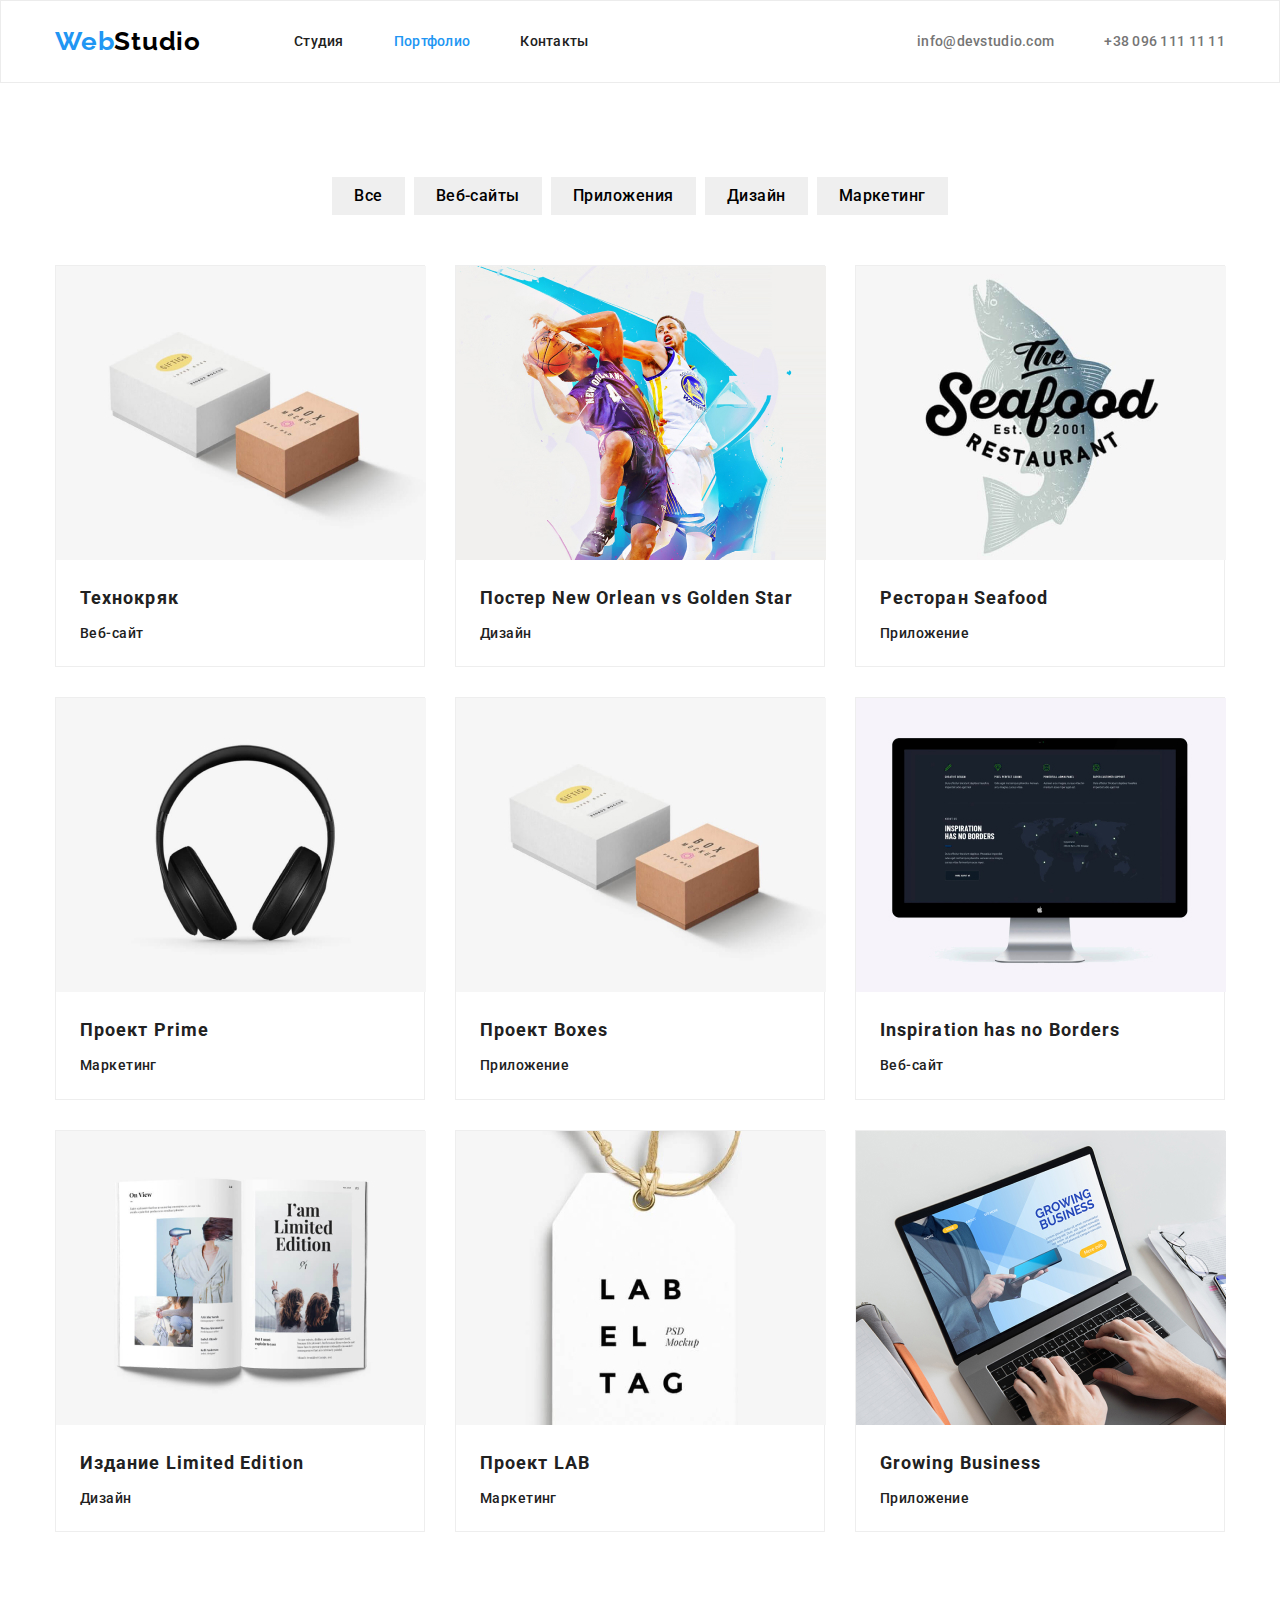
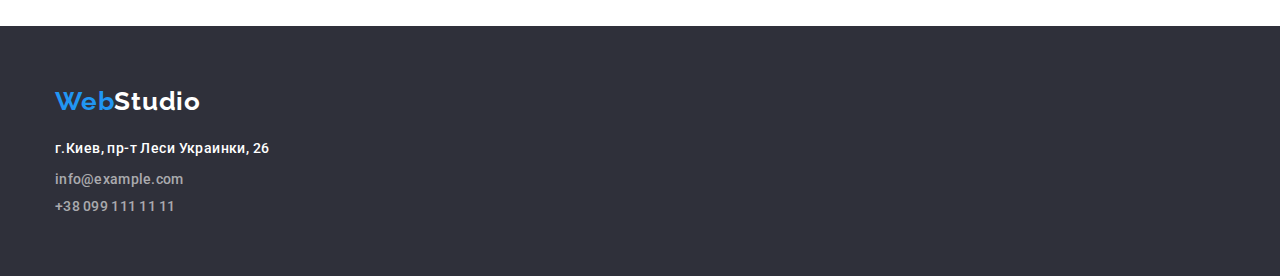
==== commit 502725c3: "https://prnt.sc/xb81qt - це дві різні секції  Висоту секцій формуйте паддінгами, які задавайте не дл" ====
--- a/portfolio.html
+++ b/portfolio.html
@@ -37,7 +37,7 @@
       </div>
     </header>
 
-    <section>
+    <section class="portfolio">
       <div class="portfolio-container container">
         <h1 hidden>Портфолио</h1>
         <!--Фильтры-->
@@ -68,72 +68,90 @@
           <li class="item">
             <a href="#" class="link">
               <img src="./img/portfolio/boxes.jpg" alt="Коробки">
-              <h3 class="title">Технокряк</h3>
-              <p class="subtitle">Веб-сайт</p>
+              <div class="wraper">
+                <h3 class="title">Технокряк</h3>
+                <p class="subtitle">Веб-сайт</p>
+              </div>
             </a>
           </li>
         
           <li class="item">
             <a href="#" class="link">
               <img src="./img/portfolio/new-orlean.jpg" alt="Постер">
-              <h3 class="title">Постер New Orlean vs Golden Star</h3>
-              <p class="subtitle">Дизайн</p>
+              <div class="wraper">
+                <h3 class="title">Постер New Orlean vs Golden Star</h3>
+                <p class="subtitle">Дизайн</p>
+              </div>
             </a>
           </li>
         
           <li class="item">
             <a href="#" class="link">
               <img src="./img/portfolio/seafood.jpg" alt="Логотип ресторана Seafood">
-              <h3 class="title">Ресторан Seafood</h3>
-              <p class="subtitle">Приложение</p>
+              <div class="wraper">
+                <h3 class="title">Ресторан Seafood</h3>
+                <p class="subtitle">Приложение</p>
+              </div>
             </a>
           </li>
         
           <li class="item">
             <a href="#" class="link">
               <img src="./img/portfolio/prime.jpg" alt="Наушники">
-              <h3 class="title">Проект Prime</h3>
-              <p class="subtitle">Маркетинг</p>
+              <div class="wraper">
+                <h3 class="title">Проект Prime</h3>
+                <p class="subtitle">Маркетинг</p>
+              </div>
             </a>
           </li>
         
           <li class="item">
             <a href="#" class="link">
               <img src="./img/portfolio/boxes.jpg" alt="Коробки">
-              <h3 class="title">Проект Boxes</h3>
-              <p class="subtitle">Приложение</p>
+              <div class="wraper">
+                <h3 class="title">Проект Boxes</h3>
+                <p class="subtitle">Приложение</p>
+              </div>
             </a>
           </li>
         
           <li class="item">
             <a href="#" class="link">
               <img src="./img/portfolio/inspiration.jpg" alt="Монитор с изображением веб-сайта">
-              <h3 class="title">Inspiration has no Borders</h3>
-              <p class="subtitle">Веб-сайт</p>
+              <div class="wraper">
+                <h3 class="title">Inspiration has no Borders</h3>
+                <p class="subtitle">Веб-сайт</p>
+              </div>
             </a>
           </li>
         
           <li class="item">
             <a href="#" class="link">
               <img src="./img/portfolio/limited-edition.jpg" alt="Открытая книга">
-              <h3 class="title">Издание Limited Edition</h3>
-              <p class="subtitle">Дизайн</p>
+              <div class="wraper">
+                <h3 class="title">Издание Limited Edition</h3>
+                <p class="subtitle">Дизайн</p>
+              </div>
             </a>
           </li>
         
           <li class="item">
             <a href="#" class="link">
               <img src="./img/portfolio/project-lab.jpg" alt="Бирка с названием проекта">
-              <h3 class="title">Проект LAB</h3>
-              <p class="subtitle">Маркетинг</p>
+              <div class="wraper">
+                <h3 class="title">Проект LAB</h3>
+                <p class="subtitle">Маркетинг</p>
+              </div>
             </a>
           </li>
         
           <li class="item">
             <a href="#" class="link">
               <img src="./img/portfolio/growing-business.jpg" alt="Ноутбук с изображением веб-сайта">
-              <h3 class="title">Growing Business</h3>
-              <p class="subtitle">Приложение</p>
+              <div class="wraper">
+                <h3 class="title">Growing Business</h3>
+                <p class="subtitle">Приложение</p>
+              </div>
             </a>
           </li>
         </ul>
--- a/css/style.css
+++ b/css/style.css
@@ -58,6 +58,12 @@
   padding-right: 15px;
 }
 
+.page-header {
+  padding-top: 25px;
+  padding-bottom: 25px;
+  border: 1px solid #ececec;
+}
+
 .header-container {
   display: flex;
   align-items: center;
@@ -69,12 +75,11 @@
 
 .logo-link {
   display: block;
-  padding-top: 24px;
-  padding-bottom: 24px;
 }
 
 .site-nav {
   display: flex;
+  align-items: center;
   margin-left: 93px;
 }
 
@@ -94,8 +99,6 @@
 .site-nav .link,
 .header-contacts .link {
   display: block;
-  padding-top: 32px;
-  padding-bottom: 32px;
 }
 
 .link {
@@ -141,9 +144,9 @@
 /* ================== Герой ================== */
 .hero {
   text-align: center;
-  height: 600px;
   background-color: #2f303a;
   padding-top: 200px;
+  padding-bottom: 200px;
 }
 .hero-title {
   font-weight: 900;
@@ -154,8 +157,10 @@
   text-transform: uppercase;
   color: var(--link-color);
 
-  margin: 0;
+  max-width: 620px;
   margin-bottom: 30px;
+  margin-left: auto;
+  margin-right: auto;
 }
 
 .hero-btn {
@@ -170,37 +175,46 @@
   padding: 10px 32px;
 }
 
-/*=================== Чем мы занимаемся ===================*/
-.feature-container {
+/*=================== Особенности ===================*/
+.features {
   padding-top: 94px;
   padding-bottom: 94px;
 }
 
-.feature-title {
+.features-container {
+  padding-top: 94px;
+  padding-bottom: 94px;
+}
+
+.features-title {
   font-weight: 700;
   font-size: 14px;
   line-height: 1.14em;
   letter-spacing: 0.03em;
   text-transform: uppercase;
   color: var(--title-text-color);
-  margin-bottom: 0;
-  margin-top: 0;
-}
-
-.feature-text {
+  margin-bottom: 10px;
+}
+
+.features-text {
   font-size: 14px;
   line-height: 1.71em;
   letter-spacing: 0.03em;
 }
 
-.feature-list {
+.features-list {
   display: flex;
   justify-content: space-between;
-  margin-bottom: 94px;
-}
-
-.feture-list-item {
-  width: 230px;
+}
+
+.fetures-list-item {
+  width: 270px;
+}
+
+/*=================== Чем мы занимаемся ===================*/
+
+.what-we-do {
+  padding-bottom: 94px;
 }
 
 .what-we-do-title {
@@ -219,7 +233,7 @@
 }
 
 /* ====================== Наша команда ====================== */
-.team-container {
+.team {
   padding-top: 94px;
   padding-bottom: 94px;
   text-align: center;
@@ -238,6 +252,11 @@
   color: var(--title-text-color);
   margin-top: 0;
   margin-bottom: 50px;
+}
+
+.team-wraper {
+  padding-top: 30px;
+  padding-bottom: 30px;
 }
 
 .team-title {
@@ -246,7 +265,6 @@
   line-height: 1.188em;
   letter-spacing: 0.03em;
   color: var(--title-text-color);
-  margin-top: 30px;
 }
 
 .team-item-text {
@@ -263,10 +281,6 @@
 /* =================== Footer =================== */
 .footer {
   background-color: #2f303a;
-}
-
-.footer-container {
-  height: 252px;
   padding-top: 60px;
   padding-bottom: 60px;
 }
@@ -294,7 +308,7 @@
 /* =================== Стили для portfolio.html =================== */
 
 /* =================== Фильтры ===================*/
-.portfolio-container {
+.portfolio {
   padding-top: 94px;
   padding-bottom: 94px;
 }
@@ -336,6 +350,7 @@
   width: 370px;
   margin-top: 30px;
   margin-left: 30px;
+  border: 1px solid #eeeeee;
 }
 
 .title {
@@ -344,7 +359,10 @@
   line-height: 2em;
   letter-spacing: 0.06em;
   color: var(--title-text-color);
-  margin-top: 20px;
+}
+
+.wraper {
+  padding: 20px 24px;
 }
 
 .subtitle {
